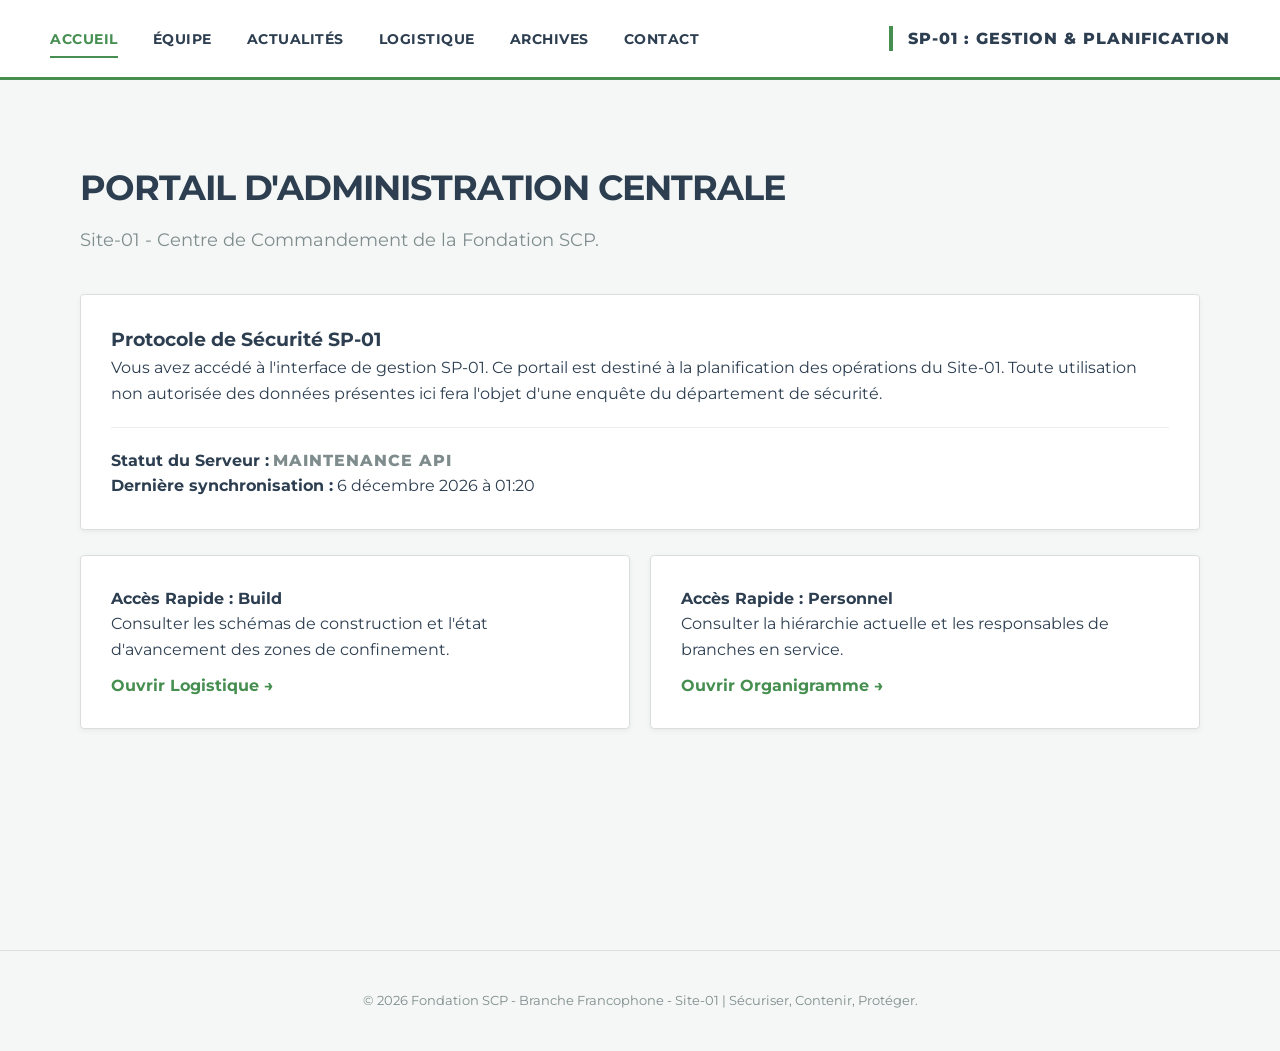
==== index.html @ 6e3c9dcb "v1.6.2 Modifie calligraphie menue" ====
<!DOCTYPE html>
<html lang="fr">
<head>
    <meta charset="UTF-8">
    <meta name="viewport" content="width=device-width, initial-scale=1.0">
    <title>SP-01 | Accueil Administration</title>
    <link href="https://fonts.googleapis.com/css2?family=Montserrat:wght@700;800&display=swap" rel="stylesheet">
    <link rel="stylesheet" href="style.css">
    <link href="https://fonts.googleapis.com/css2?family=Montserrat:wght@400;600;700;800&family=Oswald:wght@400;500;700&display=swap" rel="stylesheet">
</head>
<body>
    <header>
        <div class="header-wrapper">
            <nav>
                <ul>
                    <li><a href="index.html" class="active">ACCUEIL</a></li>
                    <li><a href="equipe.html">ÉQUIPE</a></li>
                    <li><a href="actualites.html">ACTUALITÉS</a></li>
                    <li><a href="logistique.html">LOGISTIQUE</a></li>
                    <li><a href="archives.html">ARCHIVES</a></li>
                    <li><a href="contact.html">CONTACT</a></li>
                </ul>
            </nav>

            <div class="site-title-container">
                <div class="vertical-bar"></div>
                <h1 class="site-title">SP-01 : GESTION & PLANIFICATION</h1>
            </div>
        </div>
    </header>

    <main>
        <section class="hero-content">
            <h2>Portail d'Administration Centrale</h2>
            <p class="page-subtitle">Site-01 - Centre de Commandement de la Fondation SCP.</p>
            
            <div class="member-card">
                <h3>Protocole de Sécurité SP-01</h3>
                <p>Vous avez accédé à l'interface de gestion SP-01. Ce portail est destiné à la planification des opérations du Site-01. Toute utilisation non autorisée des données présentes ici fera l'objet d'une enquête du département de sécurité.</p>
                <hr style="margin: 20px 0; border: 0; border-top: 1px solid #eee;">
                <div class="server-status-container">
                    <p><strong>Statut du Serveur :</strong> 
                        <span id="server-status" class="status-loading">CHARGEMENT...</span>
                    </p>
                </div>
                <p><strong>Dernière synchronisation :</strong> <span id="sync-date">Chargement...</span></p>
            </div>

            <div style="display: grid; grid-template-columns: 1fr 1fr; gap: 20px;">
                <div class="member-card">
                    <h4>Accès Rapide : Build</h4>
                    <p>Consulter les schémas de construction et l'état d'avancement des zones de confinement.</p>
                    <a href="logistique.html" style="color: var(--main-green); font-weight: bold; text-decoration: none; display: block; margin-top: 10px;">Ouvrir Logistique →</a>
                </div>
                <div class="member-card">
                    <h4>Accès Rapide : Personnel</h4>
                    <p>Consulter la hiérarchie actuelle et les responsables de branches en service.</p>
                    <a href="equipe.html" style="color: var(--main-green); font-weight: bold; text-decoration: none; display: block; margin-top: 10px;">Ouvrir Organigramme →</a>
                </div>
            </div>
        </section>
    </main>

    <footer>
        &copy; 2026 Fondation SCP - Branche Francophone - Site-01 | Sécuriser, Contenir, Protéger.
    </footer>

    <script>
        async function checkRobloxStatus() {
            const statusElement = document.getElementById('server-status');
            const universeId = "6688757041"; 
            
            // Utilisation d'un proxy différent si le premier échoue
            const apiUrl = `https://games.roproxy.com/v1/games?universeIds=${universeId}`;

            try {
                const response = await fetch(apiUrl);
                if (!response.ok) throw new Error('Réponse réseau non valide');
                
                const data = await response.json();
                
                if (data.data && data.data.length > 0) {
                    const game = data.data[0];
                    
                    // Logique de détection
                    if (game.playing > 0) {
                        statusElement.innerText = "OPÉRATIONNEL";
                        statusElement.className = "status-online";
                    } else {
                        statusElement.innerText = "HORS-LIGNE";
                        statusElement.className = "status-offline";
                    }
                }
            } catch (error) {
                // Si RoProxy échoue, on tente une alternative simple
                statusElement.innerText = "MAINTENANCE API";
                statusElement.className = "status-loading";
                console.error("Erreur de connexion Roblox:", error);
            }
        } setInterval(checkRobloxStatus, 60000); // Vérifie toutes les minutes
        function updateSyncDate() {
            const now = new Date();
            const options = { day: 'numeric', month: 'long', year: 'numeric', hour: '2-digit', minute: '2-digit' };
            const formattedDate = now.toLocaleDateString('fr-FR', options);
            
            document.getElementById('sync-date').innerText = formattedDate;
        }

        checkRobloxStatus();
        updateSyncDate();
    </script>

</body> 
</html>
---- style.css ----
/* ============================================================
   FEUILLE DE STYLE CENTRALE - SITE-01 : SP-01
   ============================================================ */
:root {
    --main-green: #468F51;
    --dark-green: #2d5d35;
    --light-green: #edf5ee;
    --text-color: #2c3e50;
    --text-muted: #7f8c8d;
    --bg-light: #f4f7f5;
    --white: #ffffff;
    --border-color: #dcdde1;
    --shadow-sm: 0 2px 5px rgba(0,0,0,0.05);
    --shadow-md: 0 4px 15px rgba(0,0,0,0.1);
    --transition: all 0.3s ease;
}

/* Reset de base */
* {
    margin: 0;
    padding: 0;
    box-sizing: border-box;
}

body {
    font-family: 'Montserrat', sans-serif;
    background-color: var(--bg-light);
    color: var(--text-color);
    line-height: 1.6;
    overflow-x: hidden;
}

/* --- CONFIGURATION DU MENU --- */
header {
    background-color: #ffffff;
    width: 100%;
    height: 80px; /* Ajuste selon tes besoins */
    display: flex;
    align-items: center;
    border-bottom: 3px solid #468F51; /* La ligne verte du bas */
    position: fixed;
    top: 0;
    left: 0;
    z-index: 1000;
}

.header-wrapper {
    width: 100%;
    max-width: 100%; /* Utilise toute la largeur */
    padding: 0 50px;
    display: flex;
    justify-content: space-between; /* Écarte le menu et le titre */
    align-items: center;
}

/* Style de la Navigation */
nav ul {
    list-style: none;
    display: flex;
    gap: 35px;
}

nav ul li a {
    text-transform: uppercase;
    text-decoration: none;
    color: #2c3e50; /* Couleur sombre du texte */
    font-family: 'Montserrat', sans-serif;
    font-weight: 700;
    font-size: 14px;
    letter-spacing: 0.5px;
    padding-bottom: 8px;
    transition: 0.3s;
}

/* État Actif (Souligné vert comme sur l'image) */
nav ul li a.active {
    text-transform: uppercase;
    color: #468F51;
    border-bottom: 2px solid #468F51;
}

nav ul li a:hover {
    text-transform: uppercase;
    color: #468F51;
}

/* Bloc Titre à Droite */
.site-title-container {
    display: flex;
    align-items: center;
    gap: 15px;
}

.vertical-bar {
    width: 4px;
    height: 25px;
    background-color: #468F51; /* La petite barre verticale verte */
}

.site-title {
    font-family: 'Montserrat', sans-serif;
    font-size: 16px;
    font-weight: 800;
    color: #2c3e50;
    letter-spacing: 1px;
    margin: 0;
}

/* --- STRUCTURE PRINCIPALE --- */
main {
    margin-top: 120px;
    padding: 40px;
    max-width: 1200px;
    margin-left: auto;
    margin-right: auto;
    min-height: calc(100vh - 120px);
}

h2 {
    font-size: 2.2rem;
    margin-bottom: 10px;
    text-transform: uppercase;
    letter-spacing: -1px;
}

.page-subtitle {
    color: var(--text-muted);
    margin-bottom: 40px;
    font-size: 1.1rem;
}

/* --- CARTES ET ÉLÉMENTS GRAPHIQUES --- */
.member-card, .news-item, .log-container, .archive-folder, .scp-form-container {
    background: var(--white);
    border-radius: 4px;
    padding: 30px;
    box-shadow: var(--shadow-sm);
    border: 1px solid var(--border-color);
    margin-bottom: 25px;
    transition: var(--transition);
}

.member-card:hover {
    transform: translateY(-5px);
    box-shadow: var(--shadow-md);
    border-left: 8px solid var(--main-green);
}

.role-tag {
    display: inline-block;
    background: var(--light-green);
    color: var(--main-green);
    padding: 5px 12px;
    font-size: 0.75rem;
    font-weight: 800;
    border-radius: 50px;
    margin-bottom: 15px;
}

.dot {
    height: 12px;
    width: 12px;
    background-color: var(--main-green);
    border-radius: 50%;
    display: inline-block;
    margin-right: 10px;
}

/* --- TABLEAUX --- */
.log-table {
    width: 100%;
    border-collapse: collapse;
    margin-top: 20px;
}

.log-table th {
    background: var(--main-green);
    color: var(--white);
    text-align: left;
    padding: 15px;
    font-size: 0.85rem;
    text-transform: uppercase;
}

.log-table td {
    padding: 15px;
    border-bottom: 1px solid var(--border-color);
}

.status-tag {
    padding: 6px 12px;
    border-radius: 4px;
    font-size: 0.7rem;
    font-weight: bold;
    color: #fff;
}

.status-tag.working { background: #f39c12; }
.status-tag.delay { background: #e74c3c; }
.status-tag.done { background: #27ae60; }

/* --- BARRES DE PROGRESSION --- */
.progress-container {
    margin-top: 15px;
}

.progress-label {
    display: flex;
    justify-content: space-between;
    font-size: 0.85rem;
    font-weight: 600;
    margin-bottom: 5px;
}

.progress-bar-bg {
    background: #e0e0e0;
    height: 12px;
    border-radius: 10px;
    overflow: hidden;
}

.progress-bar-fill {
    height: 100%;
    background: var(--main-green);
    transition: width 1s ease-in-out;
}

/* --- FORMULAIRES --- */
.form-group {
    margin-bottom: 20px;
}

.form-group label {
    display: block;
    margin-bottom: 8px;
    font-weight: 700;
    font-size: 0.9rem;
    color: var(--text-color);
}

.form-group input, 
.form-group select, 
.form-group textarea {
    width: 100%;
    padding: 12px 15px;
    border: 1px solid var(--border-color);
    border-radius: 4px;
    font-family: 'Montserrat', sans-serif;
    font-size: 1rem;
    transition: var(--transition);
}

.form-group input:focus {
    outline: none;
    border-color: var(--main-green);
    box-shadow: 0 0 0 3px rgba(70, 143, 81, 0.2);
}

.submit-btn {
    background: var(--main-green);
    color: var(--white);
    border: none;
    padding: 15px 35px;
    font-size: 1rem;
    font-weight: 700;
    cursor: pointer;
    border-radius: 4px;
    transition: var(--transition);
    width: 100%;
    text-transform: uppercase;
}

.submit-btn:hover {
    background: var(--dark-green);
    letter-spacing: 1px;
}

/* Footer simple */
footer {
    text-align: center;
    padding: 40px;
    color: var(--text-muted);
    font-size: 0.8rem;
    border-top: 1px solid var(--border-color);
    margin-top: 50px;
}
/* Couleurs du statut dynamique */
#server-status {
    font-weight: 800;
    text-transform: uppercase;
    letter-spacing: 1px;
}

.status-online {
    color: #468F51; /* Ton vert habituel */
}

.status-offline {
    color: #e74c3c; /* Rouge */
}

.status-dev {
    color: #3498db; /* Bleu pour le développement */
}

.status-loading {
    color: #7f8c8d; /* Gris pendant le chargement */
}
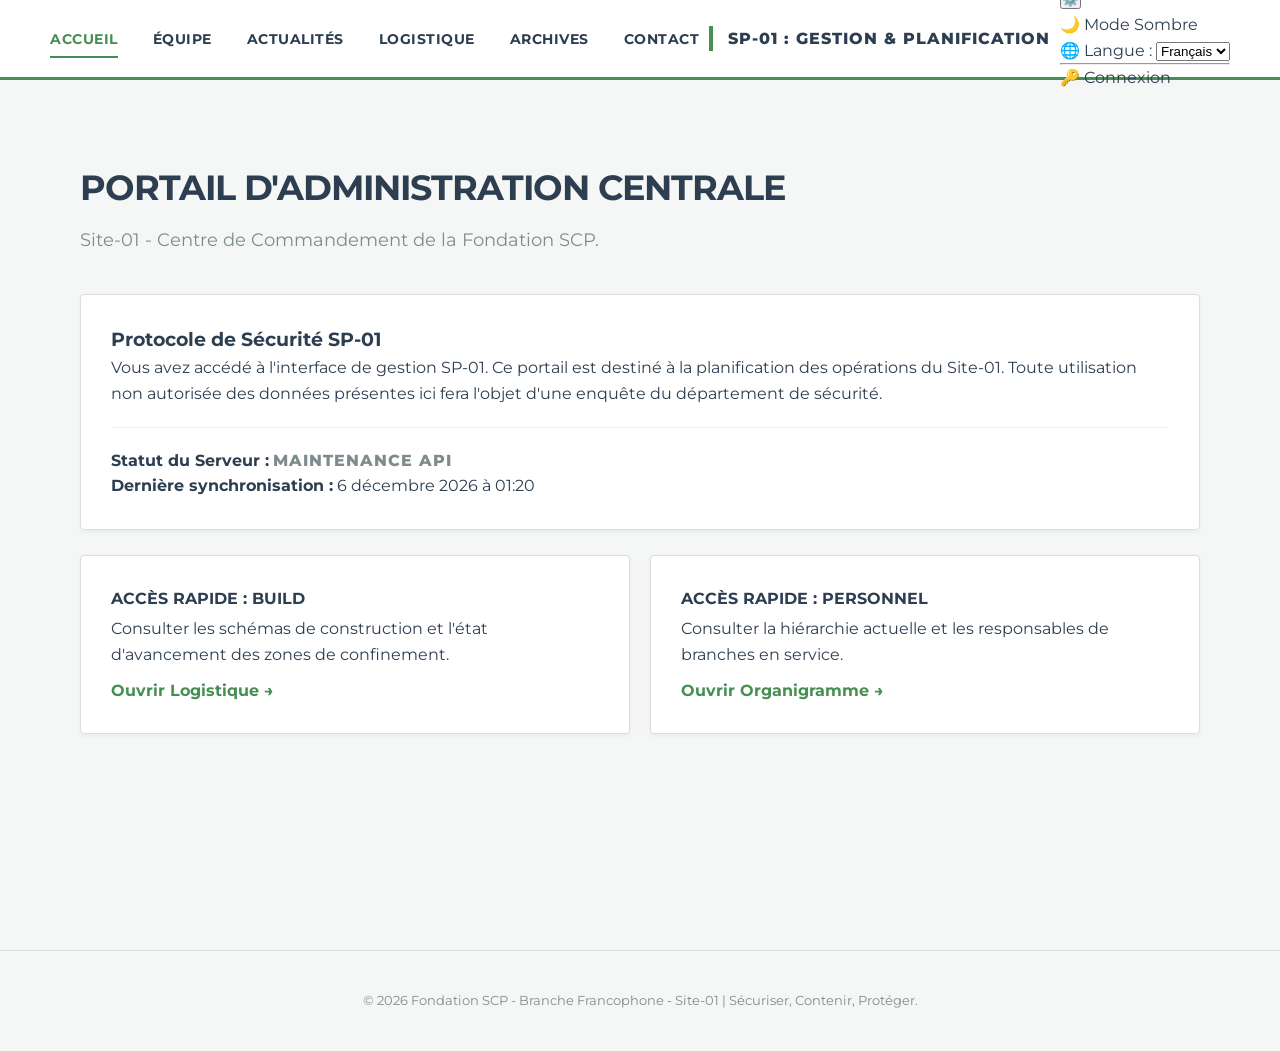
==== commit 696e8484: "Ajout bouton paramètre (engrenage)" ====
--- a/index.html
+++ b/index.html
@@ -25,6 +25,26 @@
             <div class="site-title-container">
                 <div class="vertical-bar"></div>
                 <h1 class="site-title">SP-01 : GESTION & PLANIFICATION</h1>
+                </div>
+                <div class="settings-container">
+                    <button id="settings-btn" class="gear-btn">⚙️</button>
+                    <div id="settings-dropdown" class="dropdown-content">
+                        <div class="dropdown-item" onclick="toggleDarkMode()">
+                            <span>🌙 Mode Sombre</span>
+                        </div>
+                        <div class="dropdown-item">
+                            <span>🌐 Langue :</span>
+                            <select id="lang-select" onchange="changeLanguage()">
+                                <option value="fr">Français</option>
+                                <option value="en">English</option>
+                            </select>
+                        </div>
+                        <hr>
+                        <div class="dropdown-item" onclick="openLoginModal()">
+                            <span>🔑 Connexion</span>
+                        </div>
+                    </div>
+                </div>
             </div>
         </div>
     </header>
--- a/style.css
+++ b/style.css
@@ -148,13 +148,23 @@
 
 .role-tag {
     display: inline-block;
-    background: var(--light-green);
-    color: var(--main-green);
+    background: #edf5ee; 
+    color: #468F51;     
     padding: 5px 12px;
+    font-family: 'Montserrat', sans-serif;
     font-size: 0.75rem;
     font-weight: 800;
     border-radius: 50px;
     margin-bottom: 15px;
+    text-transform: uppercase;
+}
+
+h4 {
+    font-family: 'Montserrat', sans-serif;
+    font-weight: 700;
+    margin-bottom: 5px;
+    color: #2c3e50;
+    text-transform: uppercase;
 }
 
 .dot {
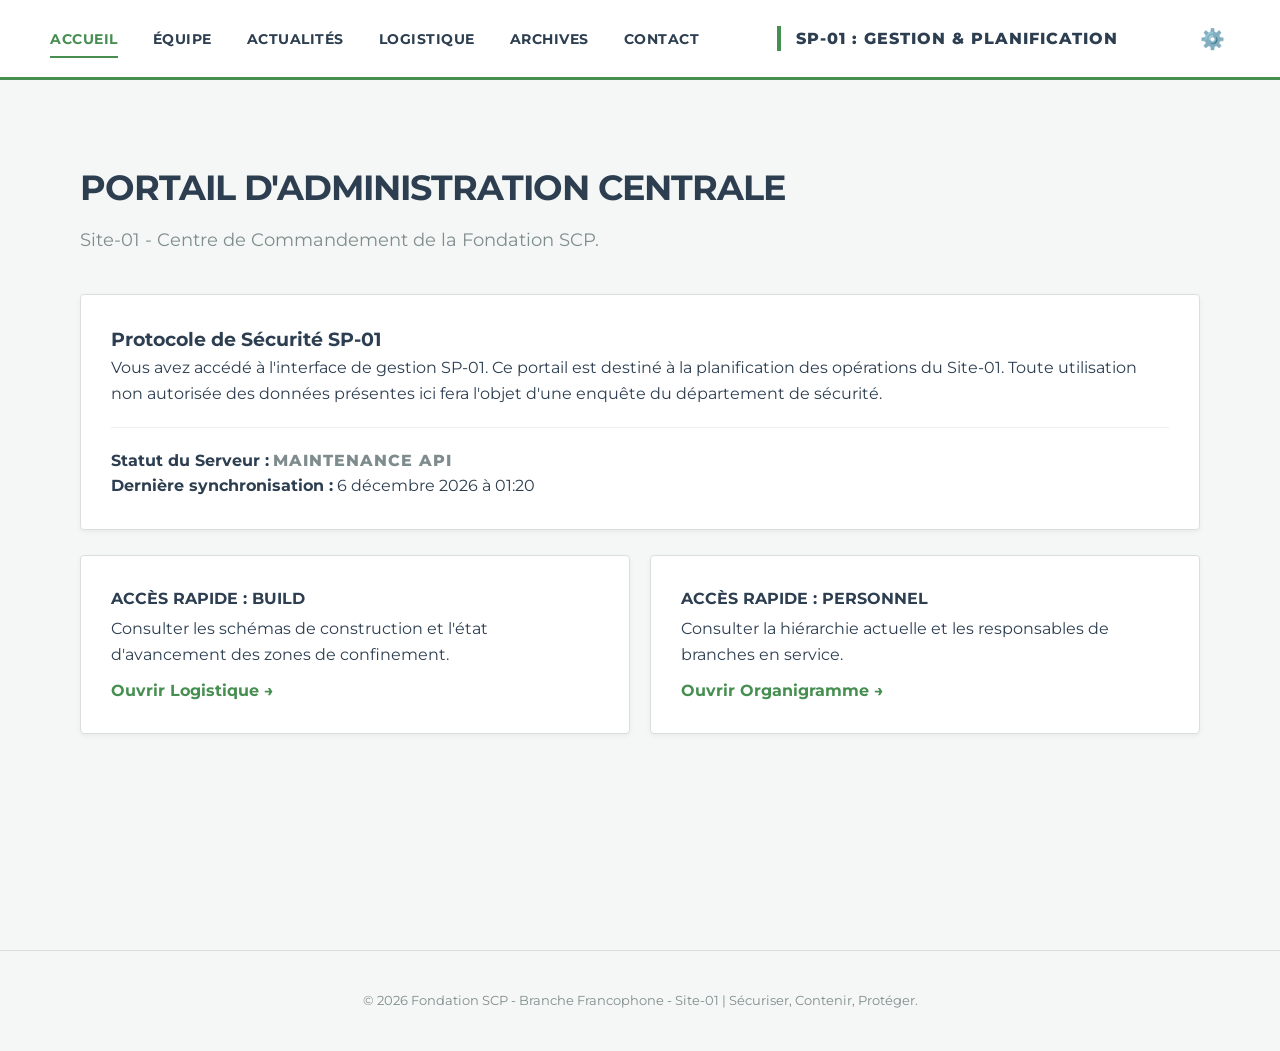
==== commit 7fdf4438: "Ajout fonct script" ====
--- a/index.html
+++ b/index.html
@@ -129,6 +129,14 @@
         checkRobloxStatus();
         updateSyncDate();
     </script>
-
+    <script>
+        if (localStorage.getItem('isLoggedIn') === 'true') {
+            const navUl = document.querySelector('nav ul');
+            const contactLi = navUl.lastElementChild;
+            const gestionLi = document.createElement('li');
+            gestionLi.innerHTML = '<a href="gestion.html" style="color: #e67e22;">GESTION</a>';
+            navUl.insertBefore(gestionLi, contactLi);
+        }
+    </script>
 </body> 
 </html>
--- a/style.css
+++ b/style.css
@@ -316,3 +316,45 @@
 .status-loading {
     color: #7f8c8d; /* Gris pendant le chargement */
 }
+
+/* Bouton Engrenage */
+.gear-btn {
+    background: none;
+    border: none;
+    font-size: 20px;
+    cursor: pointer;
+    transition: transform 0.5s;
+    padding: 5px;
+}
+.gear-btn:hover { transform: rotate(90deg); }
+
+/* Menu Déroulant */
+.settings-container { position: relative; display: inline-block; }
+.dropdown-content {
+    display: none;
+    position: absolute;
+    right: 0;
+    top: 40px;
+    background-color: white;
+    min-width: 200px;
+    box-shadow: var(--shadow-md);
+    border: 1px solid var(--border-color);
+    z-index: 10000;
+    padding: 10px;
+    border-radius: 4px;
+}
+.dropdown-item { padding: 10px; cursor: pointer; font-size: 13px; font-family: 'Montserrat'; }
+.dropdown-item:hover { background: var(--bg-light); }
+.show { display: block; }
+
+/* MODE SOMBRE */
+body.dark-mode {
+    background-color: #1a1a1a;
+    color: #e0e0e0;
+}
+.dark-mode header, .dark-mode .member-card, .dark-mode .dropdown-content {
+    background-color: #252525;
+    border-color: #444;
+    color: white;
+}
+.dark-mode .site-title, .dark-mode nav ul li a { color: white; }
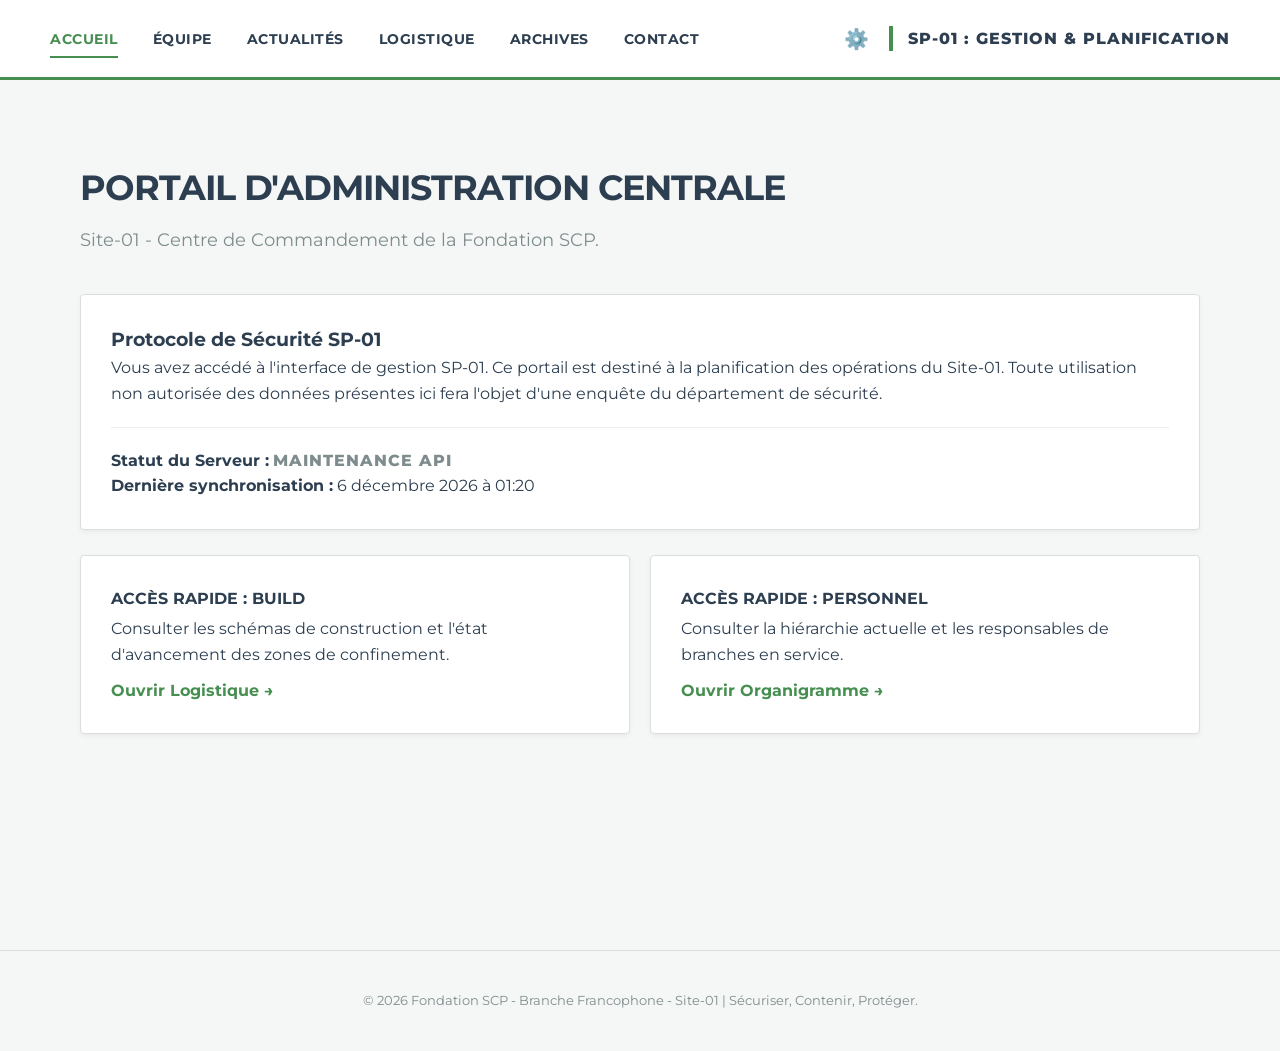
==== commit de49d061: "rectif bugg" ====
--- a/index.html
+++ b/index.html
@@ -23,29 +23,31 @@
             </nav>
 
             <div class="site-title-container">
-                <div class="vertical-bar"></div>
-                <h1 class="site-title">SP-01 : GESTION & PLANIFICATION</h1>
-                </div>
-                <div class="settings-container">
-                    <button id="settings-btn" class="gear-btn">⚙️</button>
-                    <div id="settings-dropdown" class="dropdown-content">
-                        <div class="dropdown-item" onclick="toggleDarkMode()">
-                            <span>🌙 Mode Sombre</span>
-                        </div>
-                        <div class="dropdown-item">
-                            <span>🌐 Langue :</span>
-                            <select id="lang-select" onchange="changeLanguage()">
-                                <option value="fr">Français</option>
-                                <option value="en">English</option>
-                            </select>
-                        </div>
-                        <hr>
-                        <div class="dropdown-item" onclick="openLoginModal()">
-                            <span>🔑 Connexion</span>
+                <div class="site-title-container">
+                    <div class="settings-container">
+                        <button id="settings-btn" class="gear-btn">⚙️</button>
+                        <div id="settings-dropdown" class="dropdown-content">
+                            <div class="dropdown-item" onclick="toggleDarkMode()">
+                                <span>🌙 Mode Sombre</span>
+                            </div>
+                            <div class="dropdown-item">
+                                <span>🌐 Langue :</span>
+                                <select id="lang-select" onchange="changeLanguage()">
+                                    <option value="fr">Français</option>
+                                    <option value="en">English</option>
+                                </select>
+                            </div>
+                            <hr>
+                            <div class="dropdown-item" onclick="openLoginModal()">
+                                <span>🔑 Connexion</span>
+                            </div>
                         </div>
                     </div>
-                </div>
-            </div>
+
+    <div class="vertical-bar"></div>
+
+    <h1 class="site-title">SP-01 : GESTION & PLANIFICATION</h1>
+</div>
         </div>
     </header>
 
@@ -138,5 +140,6 @@
             navUl.insertBefore(gestionLi, contactLi);
         }
     </script>
+    <script src="script.js"></script>
 </body> 
 </html>
--- a/style.css
+++ b/style.css
@@ -330,18 +330,24 @@
 
 /* Menu Déroulant */
 .settings-container { position: relative; display: inline-block; }
+/* Ce code force l'affichage quand on ajoute la classe 'show' via JS */
+.dropdown-content.show {
+    display: block !important;
+    opacity: 1;
+    visibility: visible;
+}
+
+/* Assure-toi que la base est cachée */
 .dropdown-content {
     display: none;
     position: absolute;
     right: 0;
-    top: 40px;
     background-color: white;
-    min-width: 200px;
-    box-shadow: var(--shadow-md);
-    border: 1px solid var(--border-color);
-    z-index: 10000;
-    padding: 10px;
-    border-radius: 4px;
+    box-shadow: 0px 8px 16px rgba(0,0,0,0.2);
+    z-index: 9999;
+    min-width: 160px;
+    border-radius: 4px;
+    margin-top: 10px;
 }
 .dropdown-item { padding: 10px; cursor: pointer; font-size: 13px; font-family: 'Montserrat'; }
 .dropdown-item:hover { background: var(--bg-light); }
@@ -357,4 +363,8 @@
     border-color: #444;
     color: white;
 }
-.dark-mode .site-title, .dark-mode nav ul li a { color: white; }+.dark-mode .site-title, .dark-mode nav ul li a { color: white; }
+/* Le .show doit être collé à .dropdown-content sans espace */
+.dropdown-content.show {
+    display: block !important;
+}
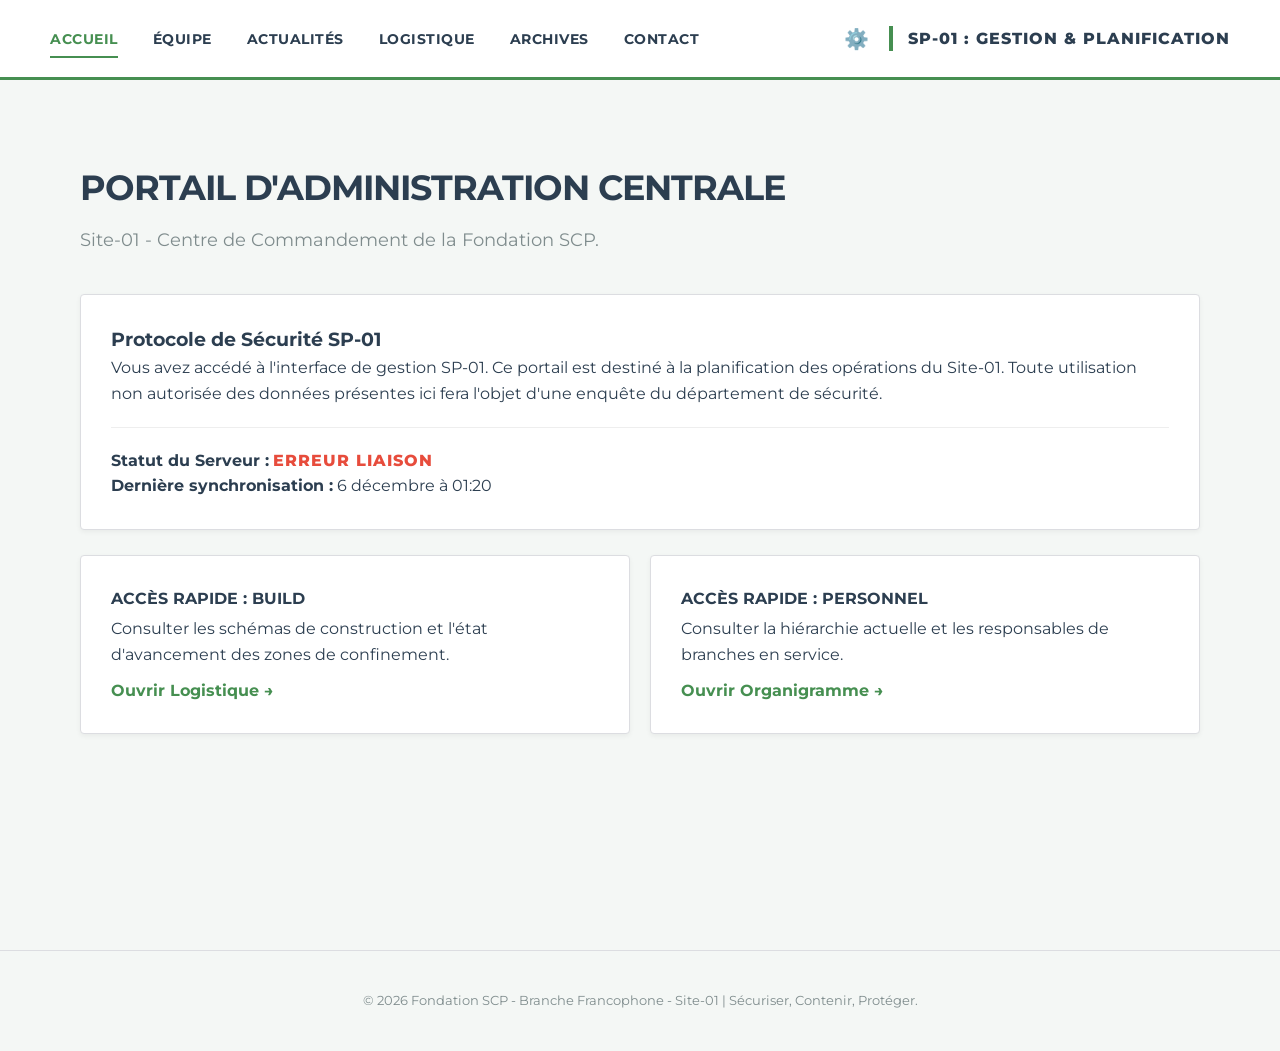
==== commit 92a1f2e5: "Vérification script.js et html modification actualite.html -> actualites.html" ====
--- a/index.html
+++ b/index.html
@@ -1,6 +1,13 @@
 <!DOCTYPE html>
 <html lang="fr">
 <head>
+        <!-- Google Tag Manager -->
+    <script>(function(w,d,s,l,i){w[l]=w[l]||[];w[l].push({'gtm.start':
+    new Date().getTime(),event:'gtm.js'});var f=d.getElementsByTagName(s)[0],
+    j=d.createElement(s),dl=l!='dataLayer'?'&l='+l:'';j.async=true;j.src=
+    'https://www.googletagmanager.com/gtm.js?id='+i+dl;f.parentNode.insertBefore(j,f);
+    })(window,document,'script','dataLayer','GTM-5JKCPXSD');</script>
+    <!-- End Google Tag Manager -->
     <meta charset="UTF-8">
     <meta name="viewport" content="width=device-width, initial-scale=1.0">
     <title>SP-01 | Accueil Administration</title>
@@ -86,60 +93,6 @@
     <footer>
         &copy; 2026 Fondation SCP - Branche Francophone - Site-01 | Sécuriser, Contenir, Protéger.
     </footer>
-
-    <script>
-        async function checkRobloxStatus() {
-            const statusElement = document.getElementById('server-status');
-            const universeId = "6688757041"; 
-            
-            // Utilisation d'un proxy différent si le premier échoue
-            const apiUrl = `https://games.roproxy.com/v1/games?universeIds=${universeId}`;
-
-            try {
-                const response = await fetch(apiUrl);
-                if (!response.ok) throw new Error('Réponse réseau non valide');
-                
-                const data = await response.json();
-                
-                if (data.data && data.data.length > 0) {
-                    const game = data.data[0];
-                    
-                    // Logique de détection
-                    if (game.playing > 0) {
-                        statusElement.innerText = "OPÉRATIONNEL";
-                        statusElement.className = "status-online";
-                    } else {
-                        statusElement.innerText = "HORS-LIGNE";
-                        statusElement.className = "status-offline";
-                    }
-                }
-            } catch (error) {
-                // Si RoProxy échoue, on tente une alternative simple
-                statusElement.innerText = "MAINTENANCE API";
-                statusElement.className = "status-loading";
-                console.error("Erreur de connexion Roblox:", error);
-            }
-        } setInterval(checkRobloxStatus, 60000); // Vérifie toutes les minutes
-        function updateSyncDate() {
-            const now = new Date();
-            const options = { day: 'numeric', month: 'long', year: 'numeric', hour: '2-digit', minute: '2-digit' };
-            const formattedDate = now.toLocaleDateString('fr-FR', options);
-            
-            document.getElementById('sync-date').innerText = formattedDate;
-        }
-
-        checkRobloxStatus();
-        updateSyncDate();
-    </script>
-    <script>
-        if (localStorage.getItem('isLoggedIn') === 'true') {
-            const navUl = document.querySelector('nav ul');
-            const contactLi = navUl.lastElementChild;
-            const gestionLi = document.createElement('li');
-            gestionLi.innerHTML = '<a href="gestion.html" style="color: #e67e22;">GESTION</a>';
-            navUl.insertBefore(gestionLi, contactLi);
-        }
-    </script>
     <script src="script.js"></script>
 </body> 
 </html>
--- a/style.css
+++ b/style.css
@@ -367,4 +367,52 @@
 /* Le .show doit être collé à .dropdown-content sans espace */
 .dropdown-content.show {
     display: block !important;
+}
+
+/* Correction du décalage des ancres dû au header fixe */
+html {
+    scroll-padding-top: 100px;
+}
+
+/* Amélioration visuelle du Mode Sombre */
+.dark-mode .member-card, 
+.dark-mode .news-item, 
+.dark-mode .scp-form-container,
+.dark-mode .dropdown-content {
+    background-color: #252525;
+    border-color: #444;
+    color: #eee;
+}
+
+.dark-mode input, 
+.dark-mode select, 
+.dark-mode textarea {
+    background-color: #1a1a1a;
+    border-color: #444;
+    color: white;
+}
+
+.dark-mode .site-title, 
+.dark-mode nav ul li a {
+    color: #fff;
+}
+
+/* Z-index pour s'assurer que le menu est toujours au-dessus */
+header {
+    z-index: 10000;
+}
+
+.dropdown-content {
+    z-index: 10001;
+}
+
+/* Animation fluide pour le dropdown */
+.dropdown-content.show {
+    display: block !important;
+    animation: slideDown 0.2s ease-out;
+}
+
+@keyframes slideDown {
+    from { opacity: 0; transform: translateY(-10px); }
+    to { opacity: 1; transform: translateY(0); }
 }
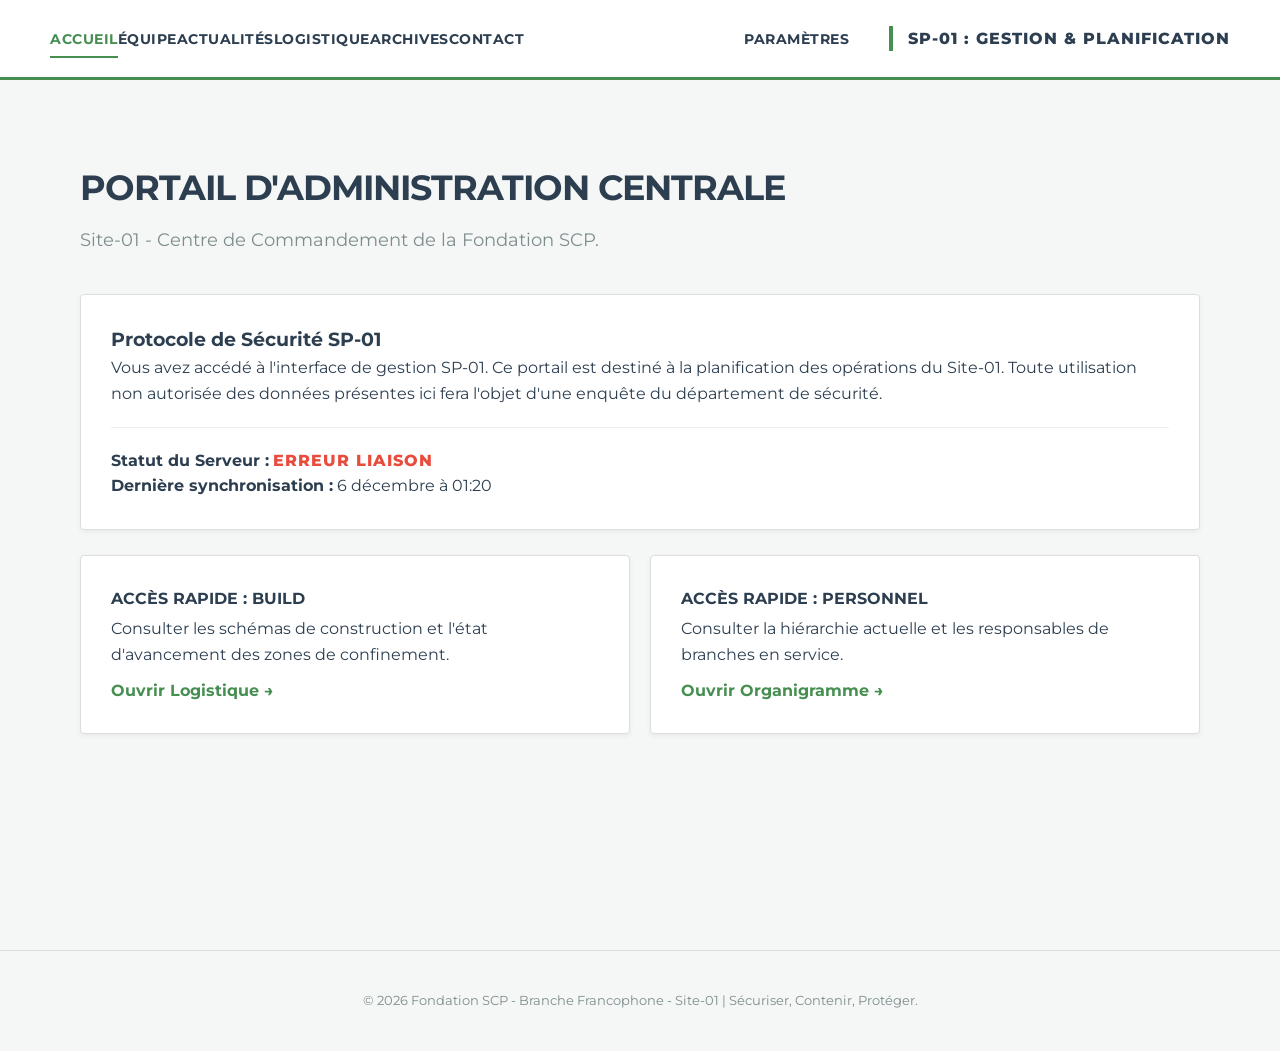
==== commit 71d67de2: "modification emoji -> Paramètre modification HTML , CSS et JS" ====
--- a/index.html
+++ b/index.html
@@ -20,42 +20,35 @@
         <div class="header-wrapper">
             <nav>
                 <ul>
-                    <li><a href="index.html" class="active">ACCUEIL</a></li>
+                    <li><a href="index.html">ACCUEIL</a></li>
                     <li><a href="equipe.html">ÉQUIPE</a></li>
                     <li><a href="actualites.html">ACTUALITÉS</a></li>
                     <li><a href="logistique.html">LOGISTIQUE</a></li>
                     <li><a href="archives.html">ARCHIVES</a></li>
                     <li><a href="contact.html">CONTACT</a></li>
-                </ul>
-            </nav>
-
-            <div class="site-title-container">
-                <div class="site-title-container">
-                    <div class="settings-container">
-                        <button id="settings-btn" class="gear-btn">⚙️</button>
+                    <li class="settings-container">
+                        <a href="#" id="settings-btn" class="nav-settings">PARAMÈTRES</a>
                         <div id="settings-dropdown" class="dropdown-content">
-                            <div class="dropdown-item" onclick="toggleDarkMode()">
-                                <span>🌙 Mode Sombre</span>
-                            </div>
+                            <div class="dropdown-item" onclick="toggleDarkMode()">🌙 Mode Sombre</div>
                             <div class="dropdown-item">
-                                <span>🌐 Langue :</span>
+                                🌐 Langue : 
                                 <select id="lang-select" onchange="changeLanguage()">
                                     <option value="fr">Français</option>
                                     <option value="en">English</option>
                                 </select>
                             </div>
                             <hr>
-                            <div class="dropdown-item" onclick="openLoginModal()">
-                                <span>🔑 Connexion</span>
-                            </div>
+                            <div class="dropdown-item" onclick="openLoginModal()">🔑 Connexion</div>
                         </div>
-                    </div>
+                    </li>
+                </ul>
+            </nav>
 
-    <div class="vertical-bar"></div>
-
-    <h1 class="site-title">SP-01 : GESTION & PLANIFICATION</h1>
-</div>
-        </div>
+            <div class="site-title-container">
+                <div class="vertical-bar"></div>
+                <h1 class="site-title">SP-01 : GESTION & PLANIFICATION</h1>
+            </div> 
+        </div> 
     </header>
 
     <main>
--- a/style.css
+++ b/style.css
@@ -46,18 +46,30 @@
 
 .header-wrapper {
     width: 100%;
-    max-width: 100%; /* Utilise toute la largeur */
     padding: 0 50px;
     display: flex;
-    justify-content: space-between; /* Écarte le menu et le titre */
+    justify-content: space-between; /* Pousse la nav à gauche et le titre à droite */
     align-items: center;
 }
 
 /* Style de la Navigation */
 nav ul {
+    display: flex;
     list-style: none;
-    display: flex;
-    gap: 35px;
+    align-items: center;
+    width: 100%; /* Important pour que le margin-left: auto fonctionne */
+}
+
+/* Cible le dernier élément de la liste (le container des paramètres) */
+nav ul li.settings-container {
+    margin-left: auto; /* Cela va pousser PARAMÈTRES tout à droite de la zone de navigation */
+    padding-left: 35px; /* Optionnel : garde un espace minimum avec CONTACT */
+}
+
+/* Assure-toi que la navigation prend bien toute la place disponible entre la gauche et le titre */
+nav {
+    flex-grow: 1; 
+    margin-right: 40px; /* Espace entre PARAMÈTRES et la barre verticale verte */
 }
 
 nav ul li a {
@@ -130,7 +142,7 @@
 }
 
 /* --- CARTES ET ÉLÉMENTS GRAPHIQUES --- */
-.member-card, .news-item, .log-container, .archive-folder, .scp-form-container {
+.member-card, .news-item, .log-container, .archive-folder, .scp-form-container, .access-card {
     background: var(--white);
     border-radius: 4px;
     padding: 30px;
@@ -138,6 +150,40 @@
     border: 1px solid var(--border-color);
     margin-bottom: 25px;
     transition: var(--transition);
+}
+
+/* Styles spécifiques pour les carrés de gestion (log et access) */
+.log-container {
+    border-left: 5px solid var(--main-green);
+}
+
+.access-card:hover {
+    border-left: 5px solid var(--main-green);
+    transform: translateY(-5px);
+}
+
+.dashboard-grid {
+    display: flex;
+    gap: 20px;
+    margin-top: 20px;
+}
+
+.access-card {
+    flex: 1;
+}
+
+.access-card h3 {
+    margin-bottom: 10px;
+    text-transform: uppercase;
+    font-size: 16px;
+}
+
+.access-card a {
+    color: var(--main-green);
+    text-decoration: none;
+    font-weight: 700;
+    display: inline-block;
+    margin-top: 15px;
 }
 
 .member-card:hover {
@@ -317,38 +363,86 @@
     color: #7f8c8d; /* Gris pendant le chargement */
 }
 
-/* Bouton Engrenage */
-.gear-btn {
+/* Nouveau style pour le bouton texte Paramètres */
+.settings-text-btn {
     background: none;
+    border: 1px solid var(--border-color); /* Optionnel : un petit contour discret */
+    border-radius: 4px;
+    color: var(--text-color);
+    font-family: 'Montserrat', sans-serif;
+    font-size: 11px; /* Plus petit pour ne pas voler la vedette au titre */
+    font-weight: 700;
+    letter-spacing: 1px;
+    padding: 6px 12px;
+    cursor: pointer;
+    transition: var(--transition);
+    text-transform: uppercase;
+}
+
+.settings-text-btn:hover {
+    background-color: var(--main-green);
+    color: white;
+    border-color: var(--main-green);
+}
+
+/* On adapte le mode sombre pour le bouton */
+.dark-mode .settings-text-btn {
+    color: white;
+    border-color: #444;
+}
+
+.dark-mode .settings-text-btn:hover {
+    background-color: var(--main-green);
+    border-color: var(--main-green);
+}
+
+/* Menu Déroulant */
+
+/* Style du lien Paramètres pour qu'il ressemble aux autres */
+.nav-settings {
+    text-transform: uppercase;
+    text-decoration: none;
+    color: #2c3e50;
+    font-family: 'Montserrat', sans-serif;
+    font-weight: 700;
+    font-size: 14px;
+    letter-spacing: 0.5px;
+    padding-bottom: 8px;
+    transition: 0.3s;
+    cursor: pointer;
     border: none;
-    font-size: 20px;
-    cursor: pointer;
-    transition: transform 0.5s;
-    padding: 5px;
-}
-.gear-btn:hover { transform: rotate(90deg); }
-
-/* Menu Déroulant */
-.settings-container { position: relative; display: inline-block; }
-/* Ce code force l'affichage quand on ajoute la classe 'show' via JS */
-.dropdown-content.show {
-    display: block !important;
-    opacity: 1;
-    visibility: visible;
-}
-
-/* Assure-toi que la base est cachée */
+    background: none;
+}
+
+.nav-settings:hover {
+    color: #468F51;
+    border-bottom: 2px solid #468F51;
+}
+
+/* Ajustement du menu déroulant pour qu'il s'aligne sous le texte */
+.settings-container {
+    position: relative;
+    list-style: none;
+}
+
 .dropdown-content {
     display: none;
     position: absolute;
-    right: 0;
+    right: 0; /* Aligné à droite du mot PARAMÈTRES */
+    top: 35px; /* Ajuste selon la hauteur de ton header */
     background-color: white;
-    box-shadow: 0px 8px 16px rgba(0,0,0,0.2);
-    z-index: 9999;
-    min-width: 160px;
+    box-shadow: 0px 8px 16px rgba(0,0,0,0.15);
+    z-index: 10001;
+    min-width: 180px;
     border-radius: 4px;
-    margin-top: 10px;
-}
+    border: 1px solid var(--border-color);
+}
+
+/* Mode Sombre pour le lien */
+.dark-mode .nav-settings {
+    color: white;
+}
+
 .dropdown-item { padding: 10px; cursor: pointer; font-size: 13px; font-family: 'Montserrat'; }
 .dropdown-item:hover { background: var(--bg-light); }
 .show { display: block; }
@@ -378,7 +472,9 @@
 .dark-mode .member-card, 
 .dark-mode .news-item, 
 .dark-mode .scp-form-container,
-.dark-mode .dropdown-content {
+.dark-mode .dropdown-content,
+.dark-mode .log-container,
+.dark-mode .access-card {
     background-color: #252525;
     border-color: #444;
     color: #eee;
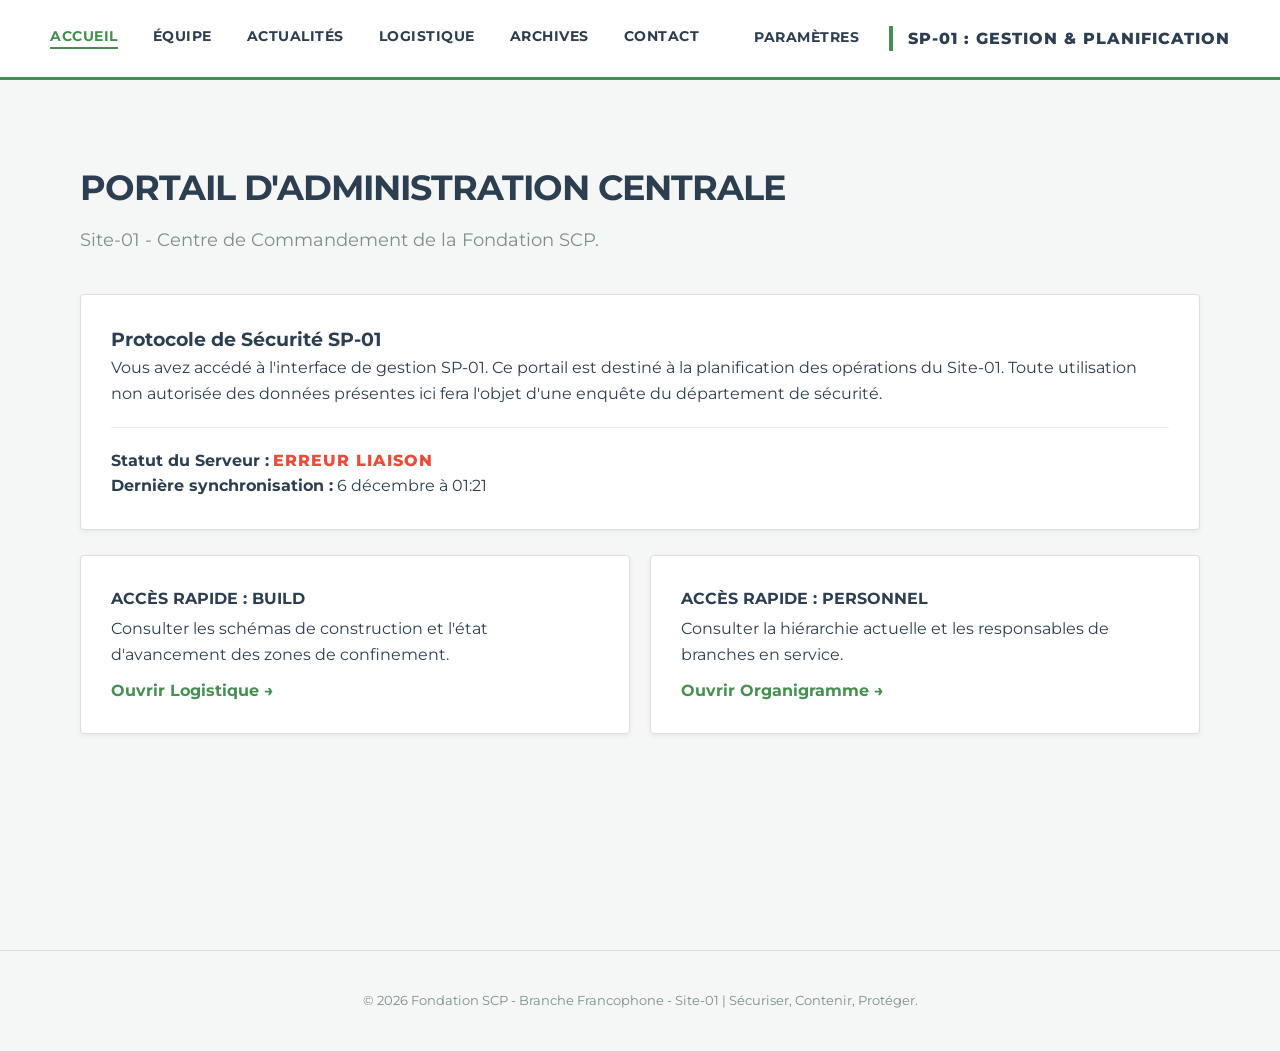
==== commit d4fde887: "update index.html" ====
--- a/index.html
+++ b/index.html
@@ -1,6 +1,7 @@
 <!DOCTYPE html>
 <html lang="fr">
 <head>
+    
         <!-- Google Tag Manager -->
     <script>(function(w,d,s,l,i){w[l]=w[l]||[];w[l].push({'gtm.start':
     new Date().getTime(),event:'gtm.js'});var f=d.getElementsByTagName(s)[0],
--- a/style.css
+++ b/style.css
@@ -30,77 +30,101 @@
     overflow-x: hidden;
 }
 
-/* --- CONFIGURATION DU MENU --- */
+/* 1. LE CONTENEUR GÉNÉRAL (HEADER) */
 header {
     background-color: #ffffff;
     width: 100%;
-    height: 80px; /* Ajuste selon tes besoins */
-    display: flex;
-    align-items: center;
-    border-bottom: 3px solid #468F51; /* La ligne verte du bas */
+    height: 80px;
+    display: flex;
+    align-items: center; /* Centre tout verticalement */
+    border-bottom: 3px solid #468F51;
     position: fixed;
     top: 0;
     left: 0;
-    z-index: 1000;
+    z-index: 10000;
 }
 
 .header-wrapper {
     width: 100%;
+    height: 100%; /* Prend toute la hauteur pour centrer */
     padding: 0 50px;
     display: flex;
-    justify-content: space-between; /* Pousse la nav à gauche et le titre à droite */
+    align-items: center; /* Centre verticalement */
+    justify-content: flex-start; /* On laisse le nav gérer l'espace */
+}
+
+/* 2. LA NAVIGATION */
+nav {
+    flex: 1; /* Prend tout l'espace disponible */
+    height: 100%;
+    display: flex;
     align-items: center;
 }
 
-/* Style de la Navigation */
 nav ul {
     display: flex;
     list-style: none;
+    margin: 0;
+    padding: 0;
+    height: 80px; /* Doit être identique à la hauteur du header */
+    align-items: center; /* Centre verticalement tous les LI */
+    gap: 35px;
+    width: 100%;
+}
+
+nav ul li {
+    display: flex;
     align-items: center;
-    width: 100%; /* Important pour que le margin-left: auto fonctionne */
-}
-
-/* Cible le dernier élément de la liste (le container des paramètres) */
+    height: 100%; /* Occupe toute la hauteur pour le centrage */
+}
+
 nav ul li.settings-container {
-    margin-left: auto; /* Cela va pousser PARAMÈTRES tout à droite de la zone de navigation */
-    padding-left: 35px; /* Optionnel : garde un espace minimum avec CONTACT */
-}
-
-/* Assure-toi que la navigation prend bien toute la place disponible entre la gauche et le titre */
-nav {
-    flex-grow: 1; 
-    margin-right: 40px; /* Espace entre PARAMÈTRES et la barre verticale verte */
-}
-
-nav ul li a {
+    margin-left: auto !important; /* Pousse tout le bloc à droite */
+}
+
+nav ul li.settings-container {
+    margin-left: auto !important; 
+    height: 80px;            /* Doit correspondre à la hauteur du header */
+    display: flex;
+    align-items: center;     /* Centre le contenu du li verticalement */
+}
+
+nav ul li a, 
+.nav-settings {
     text-transform: uppercase;
     text-decoration: none;
-    color: #2c3e50; /* Couleur sombre du texte */
+    color: #2c3e50;
     font-family: 'Montserrat', sans-serif;
     font-weight: 700;
     font-size: 14px;
     letter-spacing: 0.5px;
-    padding-bottom: 8px;
-    transition: 0.3s;
-}
-
-/* État Actif (Souligné vert comme sur l'image) */
-nav ul li a.active {
-    text-transform: uppercase;
+    
+    /* GESTION DE LA BARRE : On utilise un padding court */
+    padding-bottom: 4px; 
+    border-bottom: 2px solid transparent; /* La barre est déjà là mais invisible */
+    
+    display: inline-block;
+    line-height: 1; /* Évite que le texte ne prenne trop de place en hauteur */
+    transition: color 0.3s, border-color 0.3s;
+    cursor: pointer;
+    background: none;
+    border-top: none;
+    border-left: none;
+    border-right: none;
+}
+
+nav ul li a.active,
+nav ul li a:hover,
+.nav-settings:hover {
     color: #468F51;
-    border-bottom: 2px solid #468F51;
-}
-
-nav ul li a:hover {
-    text-transform: uppercase;
-    color: #468F51;
-}
-
-/* Bloc Titre à Droite */
+    border-bottom: 2px solid #468F51; /* La barre devient verte juste ici */
+}
+
 .site-title-container {
     display: flex;
     align-items: center;
     gap: 15px;
+    margin-left: 30px;
 }
 
 .vertical-bar {
@@ -400,18 +424,18 @@
 
 /* Style du lien Paramètres pour qu'il ressemble aux autres */
 .nav-settings {
-    text-transform: uppercase;
-    text-decoration: none;
+    display: flex;           /* Utilise flex pour le centrage interne */
+    align-items: center;    /* Centre le texte verticalement */
+    height: 100%;           /* Prend toute la hauteur du li */
+    padding-bottom: 4px;    /* Aligne la future barre verte à la même hauteur que les autres */
+    margin: 0;
+    text-transform: uppercase;
+    font-weight: 700;
+    font-size: 14px;
+    background: none;
+    border: none;
+    cursor: pointer;
     color: #2c3e50;
-    font-family: 'Montserrat', sans-serif;
-    font-weight: 700;
-    font-size: 14px;
-    letter-spacing: 0.5px;
-    padding-bottom: 8px;
-    transition: 0.3s;
-    cursor: pointer;
-    border: none;
-    background: none;
 }
 
 .nav-settings:hover {
@@ -419,10 +443,10 @@
     border-bottom: 2px solid #468F51;
 }
 
-/* Ajustement du menu déroulant pour qu'il s'aligne sous le texte */
+/* On s'assure que le container reste bien positionné pour le menu déroulant */
 .settings-container {
     position: relative;
-    list-style: none;
+    display: inline-block;
 }
 
 .dropdown-content {
